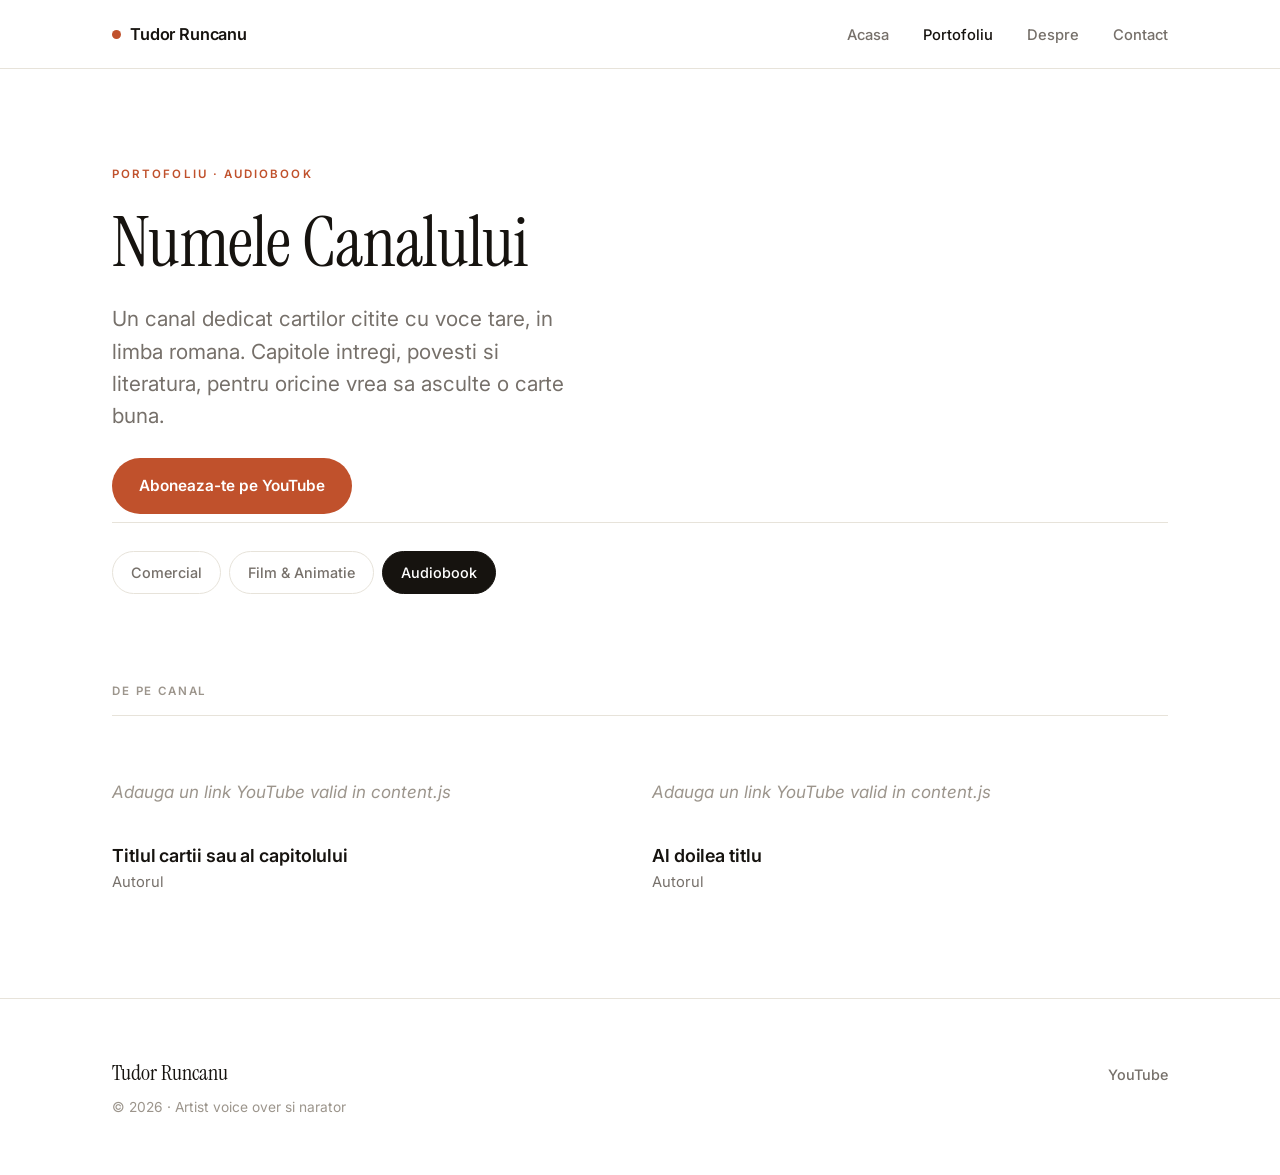
==== audiobooks.html @ e611c665 "Site Tudor Runcanu" ====
<!DOCTYPE html>
<html lang="ro">
<head>
  <meta charset="UTF-8">
  <meta name="viewport" content="width=device-width, initial-scale=1">
  <title>Audiobook — Tudor Runcanu</title>
  <meta name="description" content="Canal de audiobook in limba romana: carti si capitole citite cu voce tare pe YouTube.">
  <link rel="icon" href="assets/favicon.svg" type="image/svg+xml">
  <link rel="preconnect" href="https://fonts.googleapis.com">
  <link rel="preconnect" href="https://fonts.gstatic.com" crossorigin>
  <link href="https://fonts.googleapis.com/css2?family=Instrument+Serif:ital@0;1&family=Inter:wght@400;500;600&display=swap" rel="stylesheet">
  <link rel="stylesheet" href="assets/style.css">
</head>
<body>

  <nav class="nav">
    <div class="nav-inner">
      <a href="index.html" class="brand"><span class="dot"></span><span data-field="name">Tudor Runcanu</span></a>
      <button class="nav-toggle" aria-label="Meniu">&#9776;</button>
      <ul class="nav-links">
        <li><a href="index.html">Acasa</a></li>
        <li><a href="portofoliu.html" class="active">Portofoliu</a></li>
        <li><a href="despre.html">Despre</a></li>
        <li><a href="contact.html">Contact</a></li>
      </ul>
    </div>
  </nav>

  <header class="page-head">
    <div class="wrap">
      <div class="eyebrow">Portofoliu &middot; Audiobook</div>
      <h1 data-field="channelName">Canalul de audiobook</h1>
      <p class="lead" data-field="channelIntro">
        Un canal dedicat cartilor citite cu voce tare, in limba romana.
      </p>
      <div class="btn-row" style="margin-top:26px;">
        <a class="btn btn-primary" data-href="youtube" target="_blank" rel="noopener">Aboneaza-te pe YouTube</a>
      </div>
      <nav class="tabs">
        <a href="comercial.html">Comercial</a>
        <a href="film-animatie.html">Film &amp; Animatie</a>
        <a href="audiobooks.html" class="active">Audiobook</a>
      </nav>
    </div>
  </header>

  <section class="section" style="padding-top:32px;">
    <div class="wrap">
      <div class="section-label">De pe canal</div>
      <div class="grid grid-2" id="audiobooks"></div>
    </div>
  </section>

  <footer class="footer">
    <div class="wrap footer-inner">
      <div>
        <div class="name" data-field="name">Tudor Runcanu</div>
        <div class="meta">&copy; <span data-year></span> &middot; <span data-field="role">Artist voice over</span></div>
      </div>
      <div class="social" id="social"></div>
    </div>
  </footer>

  <script src="content.js"></script>
  <script src="assets/site.js"></script>
</body>
</html>
---- assets/style.css ----
/* ============================================================
   Tudor Runcanu  --  voice over & audiobook
   Design: light, minimal, modern. Type-driven, generous space.
   ============================================================ */

:root {
  --bg:        #ffffff;
  --surface:   #f5f3ef;
  --ink:       #16130f;
  --muted:     #76706a;
  --faint:     #9c958c;
  --accent:    #c0512c;
  --accent-dk: #a3431f;
  --accent-sf: #f6e7df;
  --line:      #e7e3da;
  --line-dk:   #d6d0c4;
  --maxw:      1120px;
  --serif: "Instrument Serif", Georgia, "Times New Roman", serif;
  --sans: "Inter", -apple-system, BlinkMacSystemFont, "Segoe UI", sans-serif;
}

* { box-sizing: border-box; margin: 0; padding: 0; }
html { scroll-behavior: smooth; -webkit-text-size-adjust: 100%; }

body {
  background: var(--bg);
  color: var(--ink);
  font-family: var(--sans);
  font-size: 17px;
  line-height: 1.65;
  -webkit-font-smoothing: antialiased;
}

img { max-width: 100%; display: block; }
a { color: var(--accent); text-decoration: none; transition: color .15s ease; }
a:hover { color: var(--accent-dk); }

/* ---------- layout ---------- */
.wrap { max-width: var(--maxw); margin: 0 auto; padding: 0 32px; }
.section { padding: 104px 0; }
.section-surface { background: var(--surface); }
.narrow { max-width: 720px; }

/* ---------- type ---------- */
h1, h2, h3 { font-weight: 400; line-height: 1.04; letter-spacing: -0.01em; }
h1, h2 { font-family: var(--serif); }
h1 { font-size: clamp(3rem, 7.5vw, 5.8rem); }
h2 { font-size: clamp(2.1rem, 4.6vw, 3.4rem); }
h3 {
  font-family: var(--sans); font-weight: 600; font-size: 1.12rem;
  letter-spacing: -0.005em; line-height: 1.3;
}

.eyebrow {
  font-family: var(--sans);
  text-transform: uppercase;
  letter-spacing: 0.18em;
  font-size: 0.72rem;
  font-weight: 600;
  color: var(--accent);
  margin-bottom: 22px;
}

.lead {
  font-size: 1.3rem; line-height: 1.55; color: var(--muted);
  max-width: 36ch; font-weight: 400;
}
.section > .wrap > .lead { margin-top: 18px; }

p { max-width: 62ch; }

/* ---------- navigation ---------- */
.nav {
  position: sticky; top: 0; z-index: 50;
  background: rgba(255,255,255,0.88);
  backdrop-filter: blur(10px);
  border-bottom: 1px solid var(--line);
}
.nav-inner {
  max-width: var(--maxw); margin: 0 auto; padding: 20px 32px;
  display: flex; align-items: center; justify-content: space-between;
}
.brand {
  font-family: var(--sans); font-size: 1.02rem; font-weight: 600;
  letter-spacing: -0.01em; color: var(--ink);
  display: flex; align-items: center; gap: 9px;
}
.brand:hover { color: var(--ink); }
.brand .dot {
  width: 9px; height: 9px; border-radius: 50%;
  background: var(--accent); display: inline-block;
}
.nav-links { display: flex; gap: 34px; list-style: none; align-items: center; }
.nav-links a {
  color: var(--muted); font-size: 0.92rem; font-weight: 500;
}
.nav-links a:hover { color: var(--ink); }
.nav-links a.active { color: var(--ink); }
.nav-toggle {
  display: none; background: none; border: 0; cursor: pointer;
  color: var(--ink); font-size: 1.5rem; line-height: 1; padding: 4px;
}

/* ---------- hero ---------- */
.hero { padding: 124px 0 108px; }
.hero h1 { max-width: 14ch; margin-bottom: 30px; }
.hero .lead { font-size: 1.4rem; max-width: 44ch; margin-bottom: 38px; }

/* sound-wave motif */
.wave { display: flex; align-items: center; gap: 6px; height: 40px; margin-bottom: 40px; }
.wave span {
  width: 4px; background: var(--accent); border-radius: 4px; height: 12px;
  animation: pulse 1.5s ease-in-out infinite;
}
.wave span:nth-child(odd)  { animation-duration: 1.9s; }
.wave span:nth-child(3n)   { animation-duration: 1.2s; opacity: .55; }
.wave span:nth-child(4n)   { animation-duration: 2.2s; }
@keyframes pulse {
  0%, 100% { height: 8px; }
  50%      { height: 38px; }
}
@media (prefers-reduced-motion: reduce) {
  .wave span { animation: none; height: 22px; }
}

/* ---------- buttons ---------- */
.btn {
  display: inline-flex; align-items: center; gap: 8px;
  font-family: var(--sans); font-weight: 600; font-size: 0.96rem;
  padding: 14px 26px; border-radius: 100px; cursor: pointer;
  border: 1px solid transparent; transition: all .16s ease;
}
.btn-primary { background: var(--accent); color: #fff; }
.btn-primary:hover { background: var(--accent-dk); color: #fff; }
.btn-ghost { background: transparent; color: var(--ink); border-color: var(--line-dk); }
.btn-ghost:hover { border-color: var(--ink); color: var(--ink); }
.btn-row { display: flex; gap: 14px; flex-wrap: wrap; }

/* ---------- page header (interior pages) ---------- */
.page-head { padding: 96px 0 56px; }
.page-head h1 { font-size: clamp(2.6rem, 6vw, 4.4rem); max-width: 16ch; }
.page-head .lead { margin-top: 24px; }

/* ---------- portfolio tab bar ---------- */
.tabs {
  display: flex; gap: 8px; flex-wrap: wrap;
  border-top: 1px solid var(--line); padding-top: 28px; margin-top: 8px;
}
.tabs a {
  font-size: 0.9rem; font-weight: 500; color: var(--muted);
  padding: 9px 18px; border-radius: 100px; border: 1px solid var(--line);
}
.tabs a:hover { color: var(--ink); border-color: var(--line-dk); }
.tabs a.active {
  background: var(--ink); color: #fff; border-color: var(--ink);
}

/* ---------- grids ---------- */
.grid { display: grid; gap: 24px; }
.grid-2 { grid-template-columns: repeat(2, 1fr); }
.grid-3 { grid-template-columns: repeat(3, 1fr); }

/* ---------- service cards ---------- */
.card {
  background: var(--bg); border: 1px solid var(--line);
  border-radius: 14px; padding: 30px;
  transition: border-color .16s ease, transform .16s ease;
}
.section-surface .card { background: var(--bg); }
.card:hover { border-color: var(--line-dk); transform: translateY(-3px); }
.card h3 { margin-bottom: 9px; }
.card p { color: var(--muted); font-size: 0.97rem; }

/* ---------- area cards (portfolio overview) ---------- */
.area {
  display: block; background: var(--bg); border: 1px solid var(--line);
  border-radius: 16px; padding: 38px 34px;
  transition: border-color .16s ease, transform .16s ease;
}
.area:hover { border-color: var(--ink); transform: translateY(-4px); }
.area .idx {
  font-family: var(--serif); font-size: 1.5rem; color: var(--accent);
  display: block; margin-bottom: 26px;
}
.area h3 { font-size: 1.5rem; margin-bottom: 12px; color: var(--ink); }
.area p { color: var(--muted); font-size: 0.99rem; margin-bottom: 22px; }
.area .go {
  font-size: 0.86rem; font-weight: 600; text-transform: uppercase;
  letter-spacing: 0.1em; color: var(--accent);
}
.area:hover .go { color: var(--accent-dk); }

/* ---------- demos ---------- */
.demo {
  border-bottom: 1px solid var(--line); padding: 28px 0;
}
.demo:first-child { padding-top: 0; }
.demo h3 { margin-bottom: 3px; }
.demo .note { color: var(--muted); font-size: 0.93rem; margin-bottom: 16px; }
.demo audio {
  width: 100%; max-width: 520px; height: 42px;
}

/* ---------- video embeds ---------- */
.video {
  position: relative; width: 100%; padding-top: 56.25%;
  border-radius: 14px; overflow: hidden; background: #111;
  border: 1px solid var(--line);
}
.video iframe { position: absolute; inset: 0; width: 100%; height: 100%; border: 0; }
.video-card h3 { margin: 16px 0 2px; }
.video-card .author { color: var(--muted); font-size: 0.92rem; }

/* ---------- about ---------- */
.about-grid { display: grid; grid-template-columns: 1.7fr 1fr; gap: 64px; }
.about-text p { margin-bottom: 20px; font-size: 1.06rem; }
.about-text p:last-child { margin-bottom: 0; }
.facts { list-style: none; }
.facts li {
  padding: 14px 0; border-bottom: 1px solid var(--line);
  color: var(--ink); font-size: 0.97rem;
  display: flex; gap: 12px; align-items: baseline;
}
.facts li:last-child { border-bottom: 0; }
.facts li::before {
  content: ""; width: 6px; height: 6px; border-radius: 50%;
  background: var(--accent); flex: none; transform: translateY(-2px);
}
.aside-label {
  font-size: 0.72rem; text-transform: uppercase; letter-spacing: 0.16em;
  color: var(--faint); font-weight: 600; margin-bottom: 6px;
}

/* ---------- contact ---------- */
.contact-list { list-style: none; }
.contact-list li { padding: 20px 0; border-bottom: 1px solid var(--line); }
.contact-list li:first-child { padding-top: 0; }
.contact-list .label {
  display: block; font-size: 0.72rem; text-transform: uppercase;
  letter-spacing: 0.16em; color: var(--faint); font-weight: 600; margin-bottom: 5px;
}
.contact-list .val { font-size: 1.35rem; font-family: var(--serif); }
.contact-list .val a { color: var(--ink); }
.contact-list .val a:hover { color: var(--accent); }

/* ---------- callout strip ---------- */
.callout {
  background: var(--ink); color: #fff; border-radius: 20px;
  padding: 64px 56px; text-align: center;
}
.callout h2 { color: #fff; margin-bottom: 16px; }
.callout p { color: #c9c4bc; margin: 0 auto 28px; }
.callout .btn-ghost { color: #fff; border-color: rgba(255,255,255,0.3); }
.callout .btn-ghost:hover { border-color: #fff; color: #fff; }

/* ---------- footer ---------- */
.footer { border-top: 1px solid var(--line); padding: 56px 0; }
.footer-inner {
  display: flex; justify-content: space-between; flex-wrap: wrap; gap: 20px;
  align-items: baseline;
}
.footer .name { font-family: var(--serif); font-size: 1.4rem; }
.footer .meta { color: var(--faint); font-size: 0.86rem; margin-top: 4px; }
.social { display: flex; gap: 22px; }
.social a { color: var(--muted); font-size: 0.9rem; font-weight: 500; }
.social a:hover { color: var(--accent); }

/* ---------- helpers ---------- */
.center { text-align: center; }
.mt-m { margin-top: 32px; }
.mt-l { margin-top: 48px; }
.section-label {
  font-family: var(--sans); font-size: 0.72rem; font-weight: 600;
  text-transform: uppercase; letter-spacing: 0.16em; color: var(--faint);
  margin-bottom: 40px; padding-bottom: 14px; border-bottom: 1px solid var(--line);
}
.empty { color: var(--faint); font-style: italic; padding: 22px 0; }

/* ---------- responsive ---------- */
@media (max-width: 860px) {
  .grid-2, .grid-3, .about-grid { grid-template-columns: 1fr; }
  .about-grid { gap: 40px; }
  .section { padding: 68px 0; }
  .hero { padding: 76px 0 64px; }
  .wrap { padding: 0 22px; }
  .nav-inner { padding: 16px 22px; }
  .callout { padding: 48px 26px; }
  .nav-toggle { display: block; }
  .nav-links {
    display: none; position: absolute; top: 100%; left: 0; right: 0;
    flex-direction: column; gap: 0; align-items: flex-start;
    background: var(--bg); border-bottom: 1px solid var(--line);
    padding: 8px 22px 20px;
  }
  .nav-links.open { display: flex; }
  .nav-links a { padding: 13px 0; width: 100%; font-size: 1rem; }
}
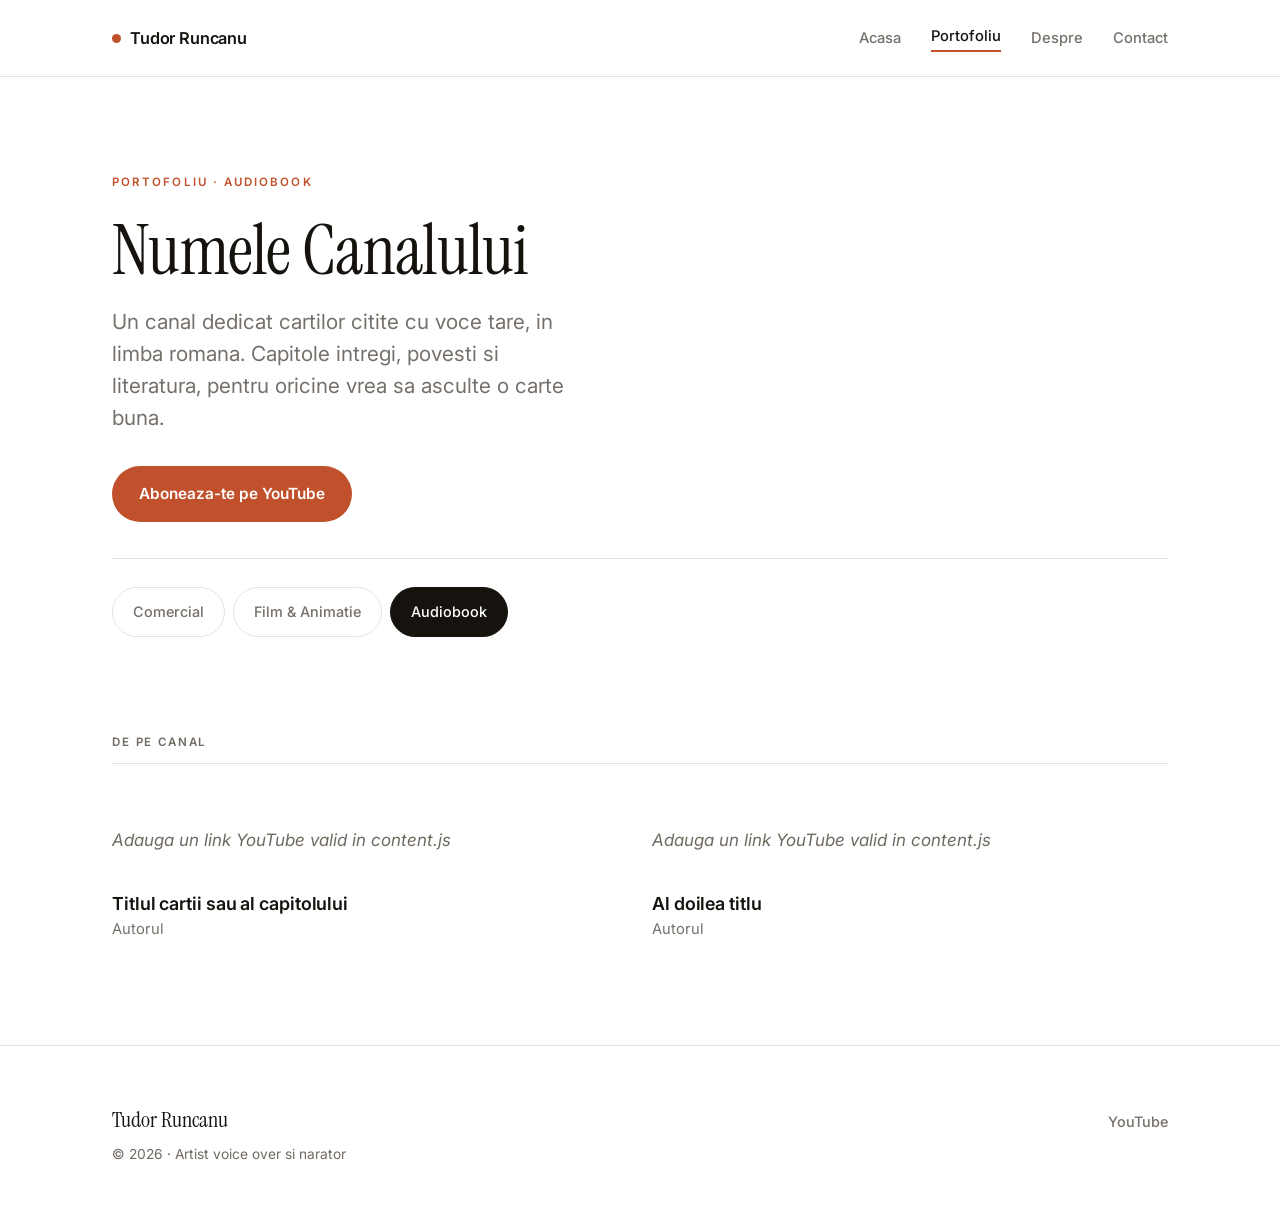
==== commit cac9fc56: "Revamp design, accesibilitate si pagini noi" ====
--- a/audiobooks.html
+++ b/audiobooks.html
@@ -16,10 +16,17 @@
   <nav class="nav">
     <div class="nav-inner">
       <a href="index.html" class="brand"><span class="dot"></span><span data-field="name">Tudor Runcanu</span></a>
-      <button class="nav-toggle" aria-label="Meniu">&#9776;</button>
+      <button class="nav-toggle" aria-label="Meniu" aria-expanded="false">&#9776;</button>
       <ul class="nav-links">
         <li><a href="index.html">Acasa</a></li>
-        <li><a href="portofoliu.html" class="active">Portofoliu</a></li>
+        <li class="has-sub">
+          <a href="portofoliu.html" class="active">Portofoliu</a>
+          <ul class="subnav">
+            <li><a href="comercial.html">Comercial</a></li>
+            <li><a href="film-animatie.html">Film &amp; Animatie</a></li>
+            <li><a href="audiobooks.html" class="active">Audiobook</a></li>
+          </ul>
+        </li>
         <li><a href="despre.html">Despre</a></li>
         <li><a href="contact.html">Contact</a></li>
       </ul>
@@ -33,10 +40,10 @@
       <p class="lead" data-field="channelIntro">
         Un canal dedicat cartilor citite cu voce tare, in limba romana.
       </p>
-      <div class="btn-row" style="margin-top:26px;">
+      <div class="btn-row mt-m">
         <a class="btn btn-primary" data-href="youtube" target="_blank" rel="noopener">Aboneaza-te pe YouTube</a>
       </div>
-      <nav class="tabs">
+      <nav class="tabs" aria-label="Sectiuni portofoliu">
         <a href="comercial.html">Comercial</a>
         <a href="film-animatie.html">Film &amp; Animatie</a>
         <a href="audiobooks.html" class="active">Audiobook</a>
@@ -44,9 +51,9 @@
     </div>
   </header>
 
-  <section class="section" style="padding-top:32px;">
+  <section class="section tight">
     <div class="wrap">
-      <div class="section-label">De pe canal</div>
+      <h2 class="section-label">De pe canal</h2>
       <div class="grid grid-2" id="audiobooks"></div>
     </div>
   </section>
--- a/assets/style.css
+++ b/assets/style.css
@@ -8,7 +8,7 @@
   --surface:   #f5f3ef;
   --ink:       #16130f;
   --muted:     #76706a;
-  --faint:     #9c958c;
+  --faint:     #6f6a60;
   --accent:    #c0512c;
   --accent-dk: #a3431f;
   --accent-sf: #f6e7df;
@@ -35,9 +35,23 @@
 a { color: var(--accent); text-decoration: none; transition: color .15s ease; }
 a:hover { color: var(--accent-dk); }
 
+/* ---------- visible keyboard focus ---------- */
+a:focus-visible,
+button:focus-visible,
+.btn:focus-visible,
+.nav-links a:focus-visible,
+.subnav a:focus-visible,
+.tabs a:focus-visible,
+audio:focus-visible {
+  outline: 3px solid var(--accent);
+  outline-offset: 3px;
+  border-radius: 4px;
+}
+
 /* ---------- layout ---------- */
 .wrap { max-width: var(--maxw); margin: 0 auto; padding: 0 32px; }
 .section { padding: 104px 0; }
+.section.tight { padding-top: 44px; }
 .section-surface { background: var(--surface); }
 .narrow { max-width: 720px; }
 
@@ -65,19 +79,19 @@
   font-size: 1.3rem; line-height: 1.55; color: var(--muted);
   max-width: 36ch; font-weight: 400;
 }
-.section > .wrap > .lead { margin-top: 18px; }
+.page-head .lead, .hero .lead { margin-top: 18px; }
 
 p { max-width: 62ch; }
 
 /* ---------- navigation ---------- */
 .nav {
   position: sticky; top: 0; z-index: 50;
-  background: rgba(255,255,255,0.88);
+  background: rgba(255,255,255,0.90);
   backdrop-filter: blur(10px);
   border-bottom: 1px solid var(--line);
 }
 .nav-inner {
-  max-width: var(--maxw); margin: 0 auto; padding: 20px 32px;
+  max-width: var(--maxw); margin: 0 auto; padding: 18px 32px;
   display: flex; align-items: center; justify-content: space-between;
 }
 .brand {
@@ -90,12 +104,39 @@
   width: 9px; height: 9px; border-radius: 50%;
   background: var(--accent); display: inline-block;
 }
-.nav-links { display: flex; gap: 34px; list-style: none; align-items: center; }
+.nav-links { display: flex; gap: 30px; list-style: none; align-items: center; }
+.nav-links > li { position: relative; }
 .nav-links a {
   color: var(--muted); font-size: 0.92rem; font-weight: 500;
+  display: inline-block; padding: 6px 0;
 }
 .nav-links a:hover { color: var(--ink); }
 .nav-links a.active { color: var(--ink); }
+.nav-links a.active::after {
+  content: ""; display: block; height: 2px; background: var(--accent);
+  margin-top: 2px;
+}
+
+/* dropdown */
+.has-sub > a::after {
+  content: " \25BE"; font-size: 0.7em; color: var(--faint);
+}
+.subnav {
+  list-style: none; position: absolute; top: 100%; left: -14px;
+  background: var(--bg); border: 1px solid var(--line);
+  border-radius: 12px; padding: 8px; min-width: 196px;
+  box-shadow: 0 14px 34px rgba(0,0,0,0.10);
+  display: none;
+}
+.has-sub:hover .subnav,
+.has-sub:focus-within .subnav { display: block; }
+.subnav a {
+  display: block; padding: 9px 12px; border-radius: 8px;
+  color: var(--muted); font-size: 0.92rem;
+}
+.subnav a:hover, .subnav a.active { background: var(--surface); color: var(--ink); }
+.subnav a.active::after { display: none; }
+
 .nav-toggle {
   display: none; background: none; border: 0; cursor: pointer;
   color: var(--ink); font-size: 1.5rem; line-height: 1; padding: 4px;
@@ -139,16 +180,15 @@
 /* ---------- page header (interior pages) ---------- */
 .page-head { padding: 96px 0 56px; }
 .page-head h1 { font-size: clamp(2.6rem, 6vw, 4.4rem); max-width: 16ch; }
-.page-head .lead { margin-top: 24px; }
 
 /* ---------- portfolio tab bar ---------- */
 .tabs {
   display: flex; gap: 8px; flex-wrap: wrap;
-  border-top: 1px solid var(--line); padding-top: 28px; margin-top: 8px;
+  border-top: 1px solid var(--line); padding-top: 28px; margin-top: 36px;
 }
 .tabs a {
   font-size: 0.9rem; font-weight: 500; color: var(--muted);
-  padding: 9px 18px; border-radius: 100px; border: 1px solid var(--line);
+  padding: 12px 20px; border-radius: 100px; border: 1px solid var(--line);
 }
 .tabs a:hover { color: var(--ink); border-color: var(--line-dk); }
 .tabs a.active {
@@ -159,6 +199,13 @@
 .grid { display: grid; gap: 24px; }
 .grid-2 { grid-template-columns: repeat(2, 1fr); }
 .grid-3 { grid-template-columns: repeat(3, 1fr); }
+
+/* ---------- section heading (small label) ---------- */
+.section-label {
+  font-family: var(--sans); font-size: 0.72rem; font-weight: 600;
+  text-transform: uppercase; letter-spacing: 0.16em; color: var(--faint);
+  margin-bottom: 40px; padding-bottom: 14px; border-bottom: 1px solid var(--line);
+}
 
 /* ---------- service cards ---------- */
 .card {
@@ -166,10 +213,10 @@
   border-radius: 14px; padding: 30px;
   transition: border-color .16s ease, transform .16s ease;
 }
-.section-surface .card { background: var(--bg); }
 .card:hover { border-color: var(--line-dk); transform: translateY(-3px); }
 .card h3 { margin-bottom: 9px; }
 .card p { color: var(--muted); font-size: 0.97rem; }
+.card .card-text { color: var(--muted); font-size: 0.97rem; margin: 8px 0 18px; }
 
 /* ---------- area cards (portfolio overview) ---------- */
 .area {
@@ -191,15 +238,11 @@
 .area:hover .go { color: var(--accent-dk); }
 
 /* ---------- demos ---------- */
-.demo {
-  border-bottom: 1px solid var(--line); padding: 28px 0;
-}
+.demo { border-bottom: 1px solid var(--line); padding: 28px 0; }
 .demo:first-child { padding-top: 0; }
 .demo h3 { margin-bottom: 3px; }
 .demo .note { color: var(--muted); font-size: 0.93rem; margin-bottom: 16px; }
-.demo audio {
-  width: 100%; max-width: 520px; height: 42px;
-}
+.demo audio { width: 100%; max-width: 520px; height: 42px; }
 
 /* ---------- video embeds ---------- */
 .video {
@@ -215,6 +258,13 @@
 .about-grid { display: grid; grid-template-columns: 1.7fr 1fr; gap: 64px; }
 .about-text p { margin-bottom: 20px; font-size: 1.06rem; }
 .about-text p:last-child { margin-bottom: 0; }
+
+.portrait { margin-bottom: 28px; }
+.portrait img {
+  width: 100%; border-radius: 16px; border: 1px solid var(--line);
+  aspect-ratio: 4 / 5; object-fit: cover;
+}
+
 .facts { list-style: none; }
 .facts li {
   padding: 14px 0; border-bottom: 1px solid var(--line);
@@ -226,9 +276,10 @@
   content: ""; width: 6px; height: 6px; border-radius: 50%;
   background: var(--accent); flex: none; transform: translateY(-2px);
 }
-.aside-label {
-  font-size: 0.72rem; text-transform: uppercase; letter-spacing: 0.16em;
-  color: var(--faint); font-weight: 600; margin-bottom: 6px;
+.aside-heading {
+  font-family: var(--sans); font-weight: 600; font-size: 0.72rem;
+  text-transform: uppercase; letter-spacing: 0.16em; color: var(--faint);
+  margin-bottom: 6px;
 }
 
 /* ---------- contact ---------- */
@@ -249,8 +300,8 @@
   padding: 64px 56px; text-align: center;
 }
 .callout h2 { color: #fff; margin-bottom: 16px; }
-.callout p { color: #c9c4bc; margin: 0 auto 28px; }
-.callout .btn-ghost { color: #fff; border-color: rgba(255,255,255,0.3); }
+.callout p { color: #d5d0c8; margin: 0 auto 28px; }
+.callout .btn-ghost { color: #fff; border-color: rgba(255,255,255,0.34); }
 .callout .btn-ghost:hover { border-color: #fff; color: #fff; }
 
 /* ---------- footer ---------- */
@@ -269,21 +320,18 @@
 .center { text-align: center; }
 .mt-m { margin-top: 32px; }
 .mt-l { margin-top: 48px; }
-.section-label {
-  font-family: var(--sans); font-size: 0.72rem; font-weight: 600;
-  text-transform: uppercase; letter-spacing: 0.16em; color: var(--faint);
-  margin-bottom: 40px; padding-bottom: 14px; border-bottom: 1px solid var(--line);
-}
 .empty { color: var(--faint); font-style: italic; padding: 22px 0; }
+.is-hidden { display: none !important; }
 
 /* ---------- responsive ---------- */
 @media (max-width: 860px) {
   .grid-2, .grid-3, .about-grid { grid-template-columns: 1fr; }
   .about-grid { gap: 40px; }
   .section { padding: 68px 0; }
+  .section.tight { padding-top: 40px; }
   .hero { padding: 76px 0 64px; }
   .wrap { padding: 0 22px; }
-  .nav-inner { padding: 16px 22px; }
+  .nav-inner { padding: 14px 22px; }
   .callout { padding: 48px 26px; }
   .nav-toggle { display: block; }
   .nav-links {
@@ -293,5 +341,13 @@
     padding: 8px 22px 20px;
   }
   .nav-links.open { display: flex; }
+  .nav-links > li { width: 100%; }
   .nav-links a { padding: 13px 0; width: 100%; font-size: 1rem; }
-}
+  .nav-links a.active::after { display: none; }
+  .has-sub > a::after { display: none; }
+  .subnav {
+    position: static; display: block; border: 0; box-shadow: none;
+    padding: 0 0 6px 16px; min-width: 0;
+  }
+  .subnav a { padding: 10px 0; font-size: 0.95rem; }
+}
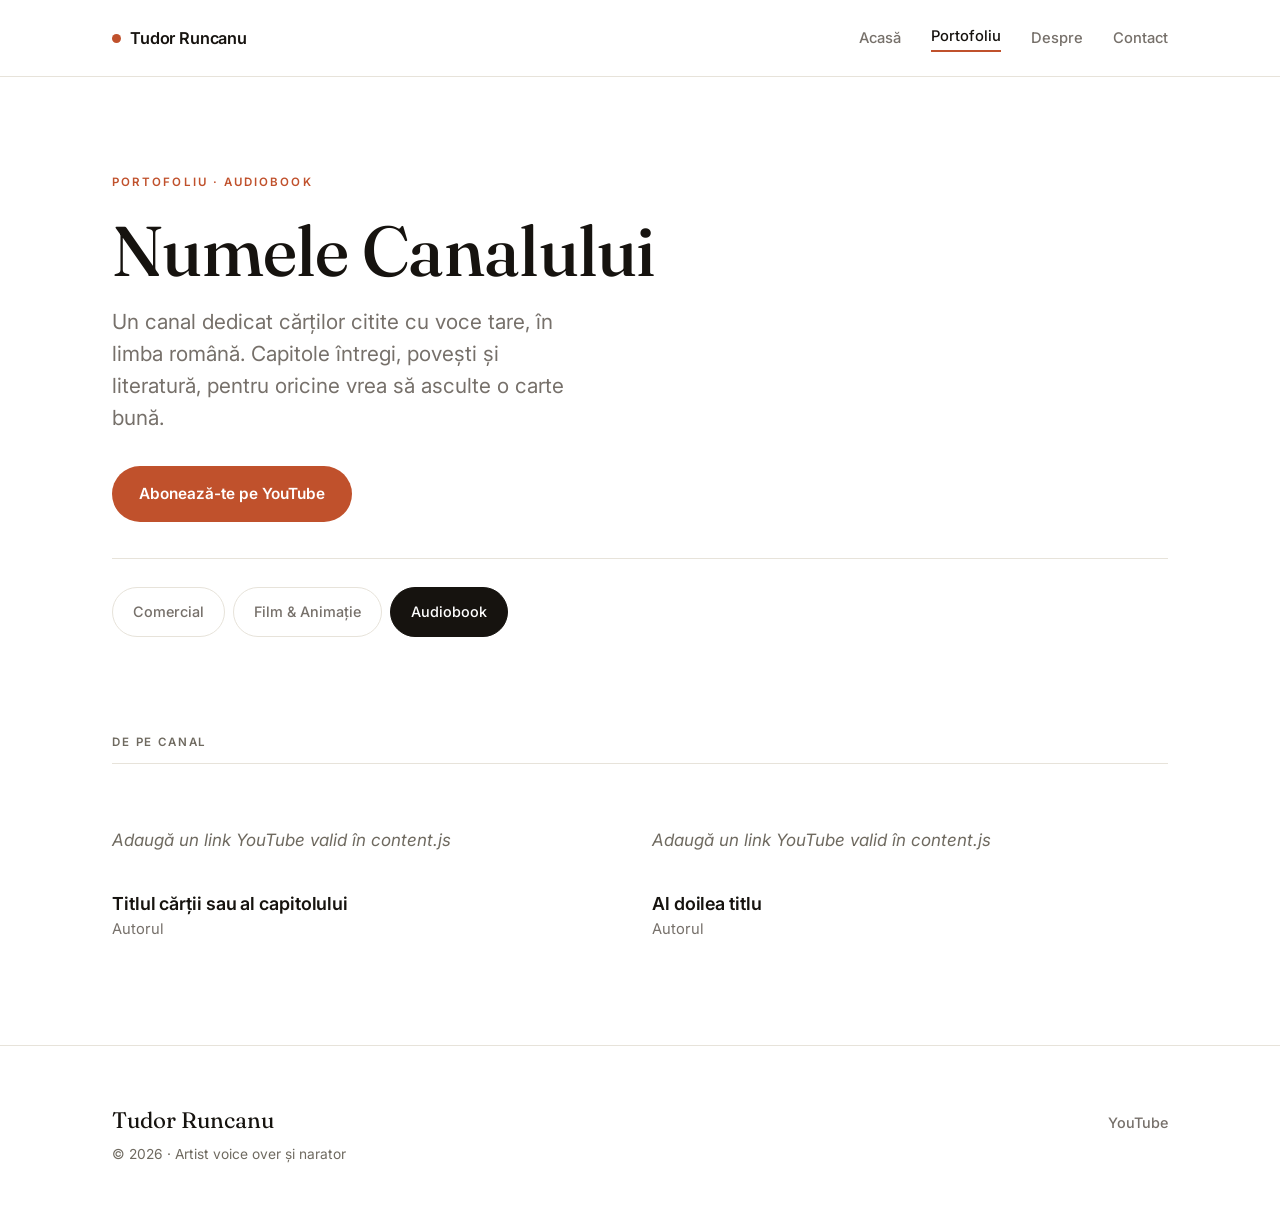
==== commit fbce9164: "Font Fraunces si diacritice native pe tot site-ul" ====
--- a/audiobooks.html
+++ b/audiobooks.html
@@ -4,11 +4,11 @@
   <meta charset="UTF-8">
   <meta name="viewport" content="width=device-width, initial-scale=1">
   <title>Audiobook — Tudor Runcanu</title>
-  <meta name="description" content="Canal de audiobook in limba romana: carti si capitole citite cu voce tare pe YouTube.">
+  <meta name="description" content="Canal de audiobook în limba română: cărți și capitole citite cu voce tare pe YouTube.">
   <link rel="icon" href="assets/favicon.svg" type="image/svg+xml">
   <link rel="preconnect" href="https://fonts.googleapis.com">
   <link rel="preconnect" href="https://fonts.gstatic.com" crossorigin>
-  <link href="https://fonts.googleapis.com/css2?family=Instrument+Serif:ital@0;1&family=Inter:wght@400;500;600&display=swap" rel="stylesheet">
+  <link href="https://fonts.googleapis.com/css2?family=Fraunces:opsz,wght@9..144,400;9..144,500;9..144,600&family=Inter:wght@400;500;600&display=swap" rel="stylesheet">
   <link rel="stylesheet" href="assets/style.css">
 </head>
 <body>
@@ -18,12 +18,12 @@
       <a href="index.html" class="brand"><span class="dot"></span><span data-field="name">Tudor Runcanu</span></a>
       <button class="nav-toggle" aria-label="Meniu" aria-expanded="false">&#9776;</button>
       <ul class="nav-links">
-        <li><a href="index.html">Acasa</a></li>
+        <li><a href="index.html">Acasă</a></li>
         <li class="has-sub">
           <a href="portofoliu.html" class="active">Portofoliu</a>
           <ul class="subnav">
             <li><a href="comercial.html">Comercial</a></li>
-            <li><a href="film-animatie.html">Film &amp; Animatie</a></li>
+            <li><a href="film-animatie.html">Film &amp; Animație</a></li>
             <li><a href="audiobooks.html" class="active">Audiobook</a></li>
           </ul>
         </li>
@@ -38,14 +38,14 @@
       <div class="eyebrow">Portofoliu &middot; Audiobook</div>
       <h1 data-field="channelName">Canalul de audiobook</h1>
       <p class="lead" data-field="channelIntro">
-        Un canal dedicat cartilor citite cu voce tare, in limba romana.
+        Un canal dedicat cărților citite cu voce tare, în limba română.
       </p>
       <div class="btn-row mt-m">
-        <a class="btn btn-primary" data-href="youtube" target="_blank" rel="noopener">Aboneaza-te pe YouTube</a>
+        <a class="btn btn-primary" data-href="youtube" target="_blank" rel="noopener">Abonează-te pe YouTube</a>
       </div>
-      <nav class="tabs" aria-label="Sectiuni portofoliu">
+      <nav class="tabs" aria-label="Secțiuni portofoliu">
         <a href="comercial.html">Comercial</a>
-        <a href="film-animatie.html">Film &amp; Animatie</a>
+        <a href="film-animatie.html">Film &amp; Animație</a>
         <a href="audiobooks.html" class="active">Audiobook</a>
       </nav>
     </div>
--- a/assets/style.css
+++ b/assets/style.css
@@ -15,7 +15,7 @@
   --line:      #e7e3da;
   --line-dk:   #d6d0c4;
   --maxw:      1120px;
-  --serif: "Instrument Serif", Georgia, "Times New Roman", serif;
+  --serif: "Fraunces", Georgia, "Times New Roman", serif;
   --sans: "Inter", -apple-system, BlinkMacSystemFont, "Segoe UI", sans-serif;
 }
 
@@ -57,7 +57,7 @@
 
 /* ---------- type ---------- */
 h1, h2, h3 { font-weight: 400; line-height: 1.04; letter-spacing: -0.01em; }
-h1, h2 { font-family: var(--serif); }
+h1, h2 { font-family: var(--serif); font-weight: 500; }
 h1 { font-size: clamp(3rem, 7.5vw, 5.8rem); }
 h2 { font-size: clamp(2.1rem, 4.6vw, 3.4rem); }
 h3 {
